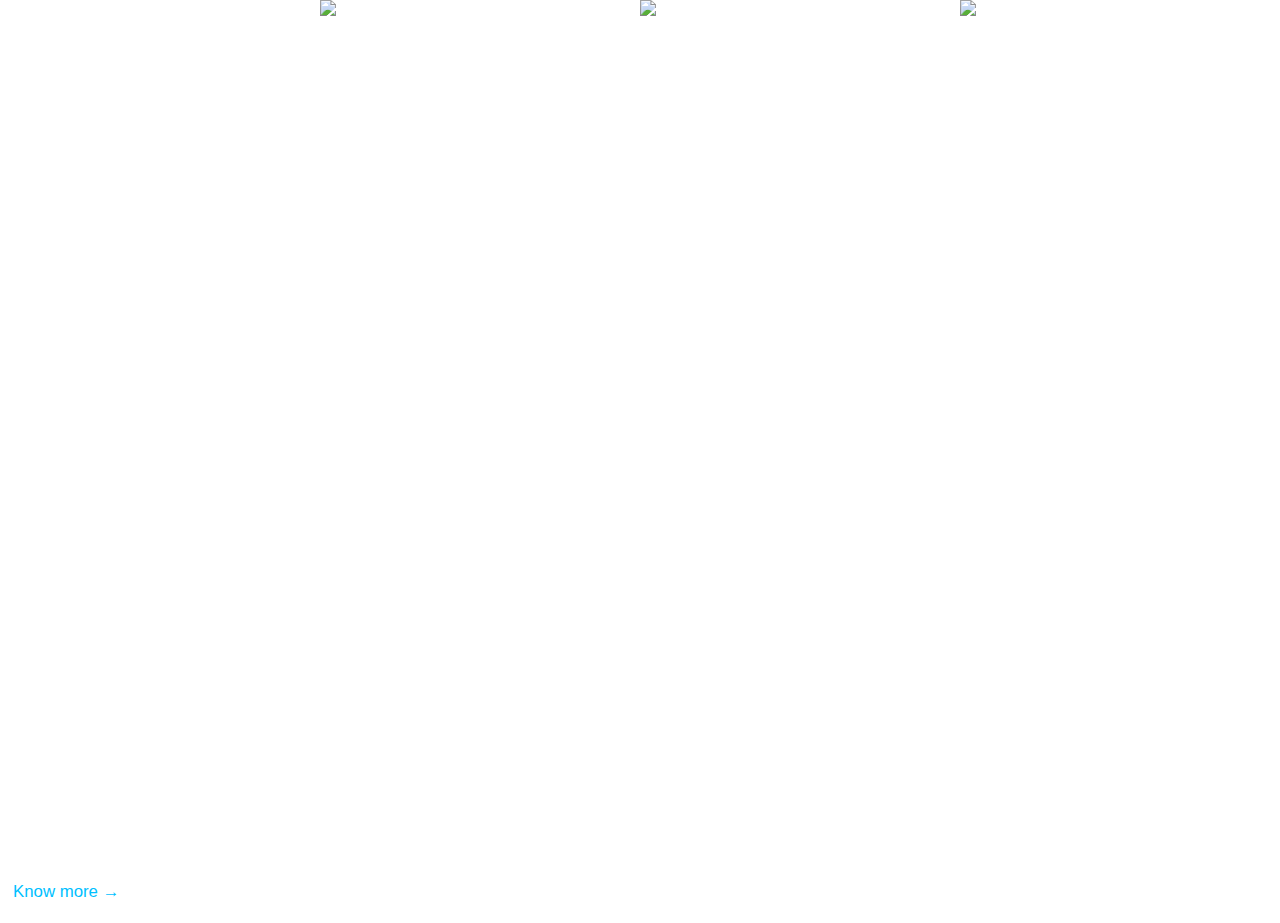
==== index.html @ c1a57802 "Dev env set up" ====
<!DOCTYPE html>
<html lang="en">
<head>
    <meta charset="UTF-8">
    <meta name="viewport" content="width=device-width, initial-scale=1.0">
    <title>Animal Cards</title>

    <link rel="stylesheet" href="styles/styles.css">
</head>
<body>
    <div class="container">
        <div class="card">
            <img src="https://via.placeholder.com/400x800" alt="Fennec Fox">
            <div>
                <h2>Fennec Fox</h2>
                <p class="location">India</p>
                <a href="#" class="more-info">Know more →</a>
            </div>
        </div>
        <div class="card">
            <img src="https://via.placeholder.com/400x800" alt="Humpback Whale">
            <div>
                <h2>Humpback Whale</h2>
                <p class="location">South Africa</p>
                <a href="#" class="more-info">Know more →</a>
            </div>
        </div>
        <div class="card">
            <img src="https://via.placeholder.com/400x800" alt="Common Brown Baboon">
            <div>
                <h2>Common Brown Baboon</h2>
                <p class="location">South Africa</p>
                <a href="#" class="more-info">Know more <span class="f-13">→</span></a>

            </div>
        </div>
        <div class="card">
            <img src="https://via.placeholder.com/400x800" alt="Spotted Deer">
            <div>
                <h2>Spotted Deer</h2>
                <p class="location">Amazon</p>
                <a href="#" class="more-info">Know more →</a>

            </div>
        </div>
    </div>
</body>
</html>
---- styles/styles.css ----
body {
    margin: 0;
    font-family: Arial, sans-serif;
}
.container {
    display: flex;
    justify-content: space-between;
    height: 100vh;
}
.card {
    position: relative;
    flex: 1;
    overflow: hidden;
    display: flex;
    flex-direction: column;
    justify-content: flex-end;
    color: white;
    padding: 20px;
    box-sizing: border-box;
    transition: transform 0.3s;
}
.card img {
    position: absolute;
    top: 0;
    left: 0;
    width: 100%;
    height: 100%;
    object-fit: cover;
    z-index: -1;
    transition: transform 0.3s;
}
.card h2, .card p {
    margin: 0;
    transition: transform 0.3s;
}
.card .location {
    font-size: 1.2em;
}
.card .more-info {
    margin-top: 10px;
    color: #00bfff;
    text-decoration: none;
    opacity: 0;
    transition: opacity 0.3s;
}
.card:hover {
    transform: scale(1.05);
}
.card:hover img {
    transform: scale(1.1);
}
.card:hover .more-info {
    opacity: 1;
}
.card:hover h2, .card:hover p.location {
    transform: translateY(-20px);
}

.f-1 {
    font-size: 1em;
}
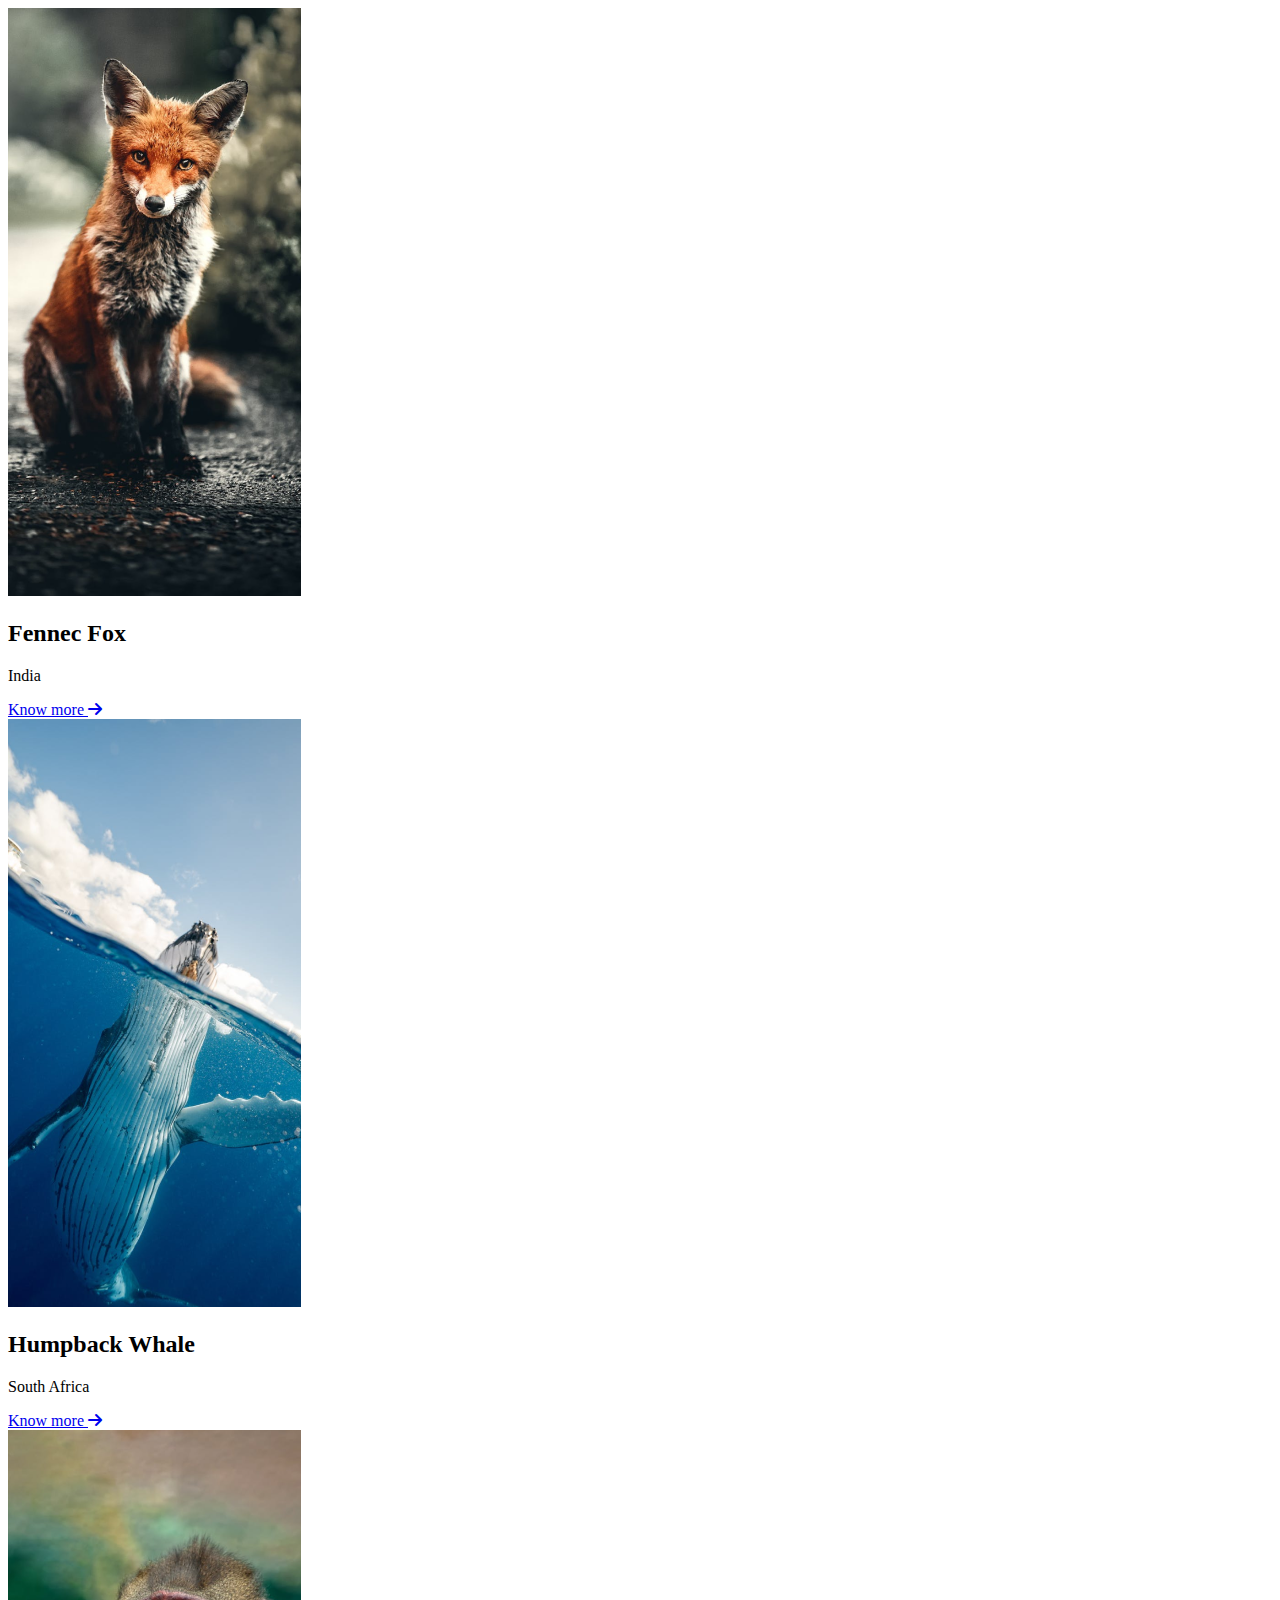
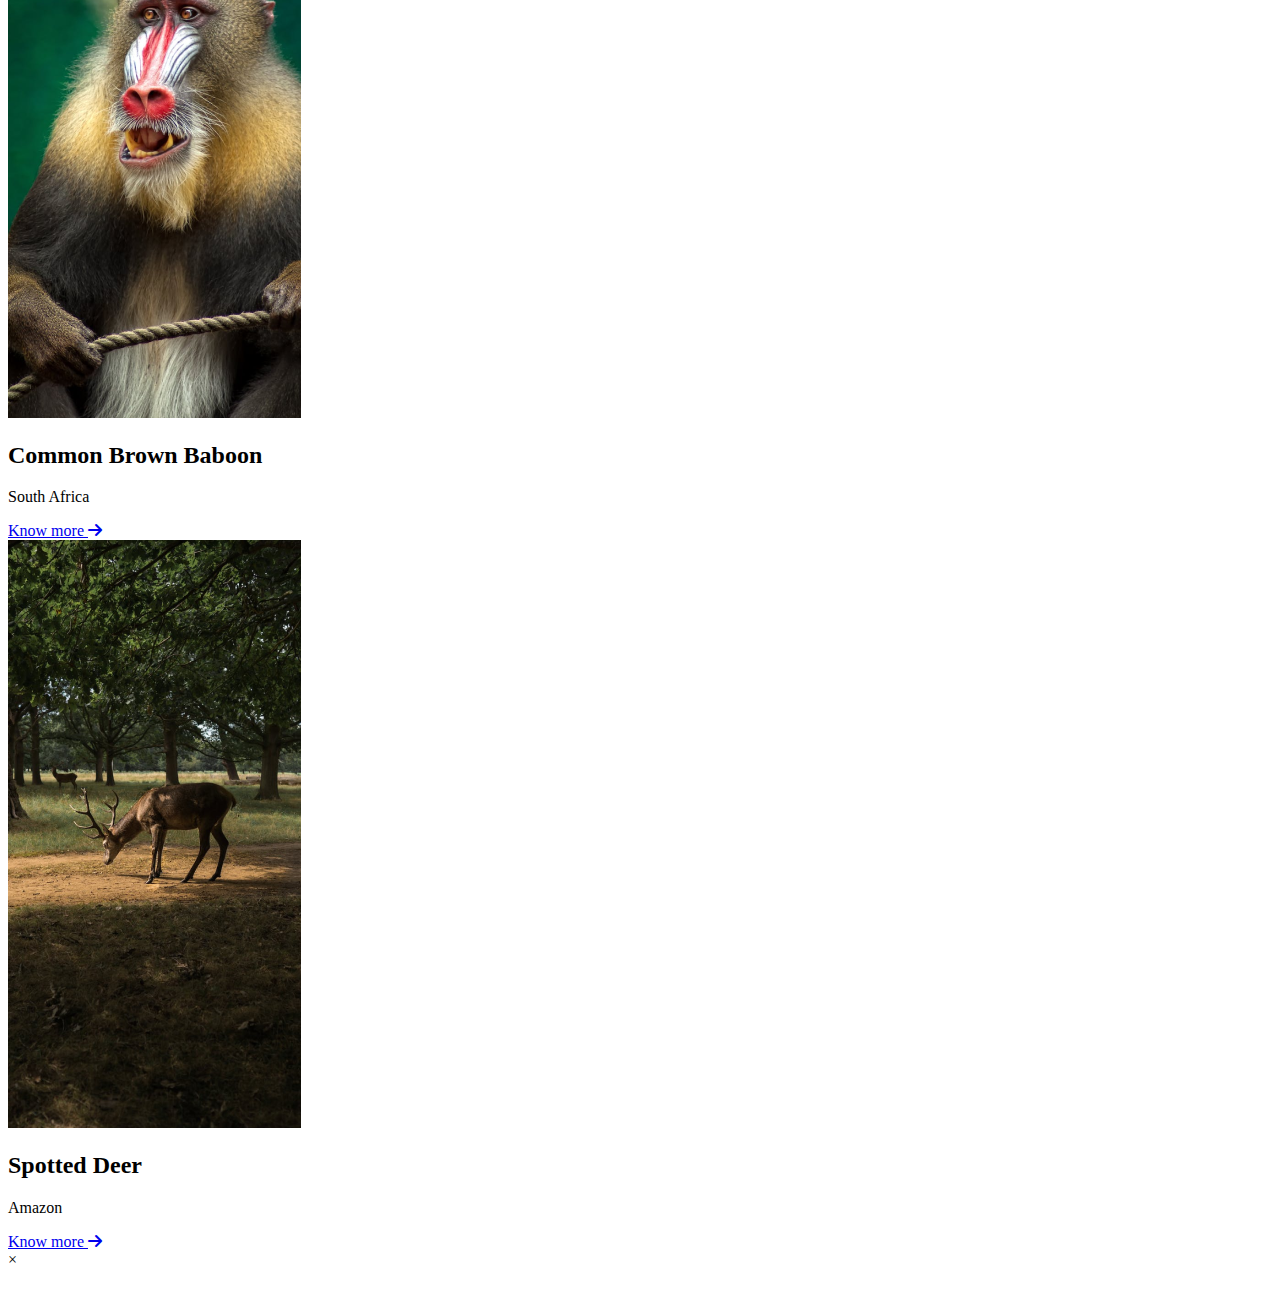
==== commit 8d37af71: "images and js set up" ====
--- a/index.html
+++ b/index.html
@@ -3,46 +3,68 @@
 <head>
     <meta charset="UTF-8">
     <meta name="viewport" content="width=device-width, initial-scale=1.0">
-    <title>Animal Cards</title>
+    <title>Gallery</title>
 
-    <link rel="stylesheet" href="styles/styles.css">
+    <!-- Stylesheets -->
+    <link rel="stylesheet" href="css/styles.css">
+    <link rel="stylesheet" href="https://cdnjs.cloudflare.com/ajax/libs/font-awesome/6.5.2/css/all.min.css"/>
+    <link rel="preconnect" href="https://fonts.googleapis.com">
+    <link rel="preconnect" href="https://fonts.gstatic.com" crossorigin>
+    <link href="https://fonts.googleapis.com/css2?family=Pathway+Gothic+One&family=Poppins:ital,wght@0,100;0,200;0,300;0,400;0,500;0,600;0,700;0,800;0,900;1,100;1,200;1,300;1,400;1,500;1,600;1,700;1,800;1,900&display=swap" rel="stylesheet">
+    <link href="https://fonts.cdnfonts.com/css/d-din" rel="stylesheet">
 </head>
 <body>
     <div class="container">
-        <div class="card">
-            <img src="https://via.placeholder.com/400x800" alt="Fennec Fox">
-            <div>
+        <div class="card" data-img="images/fox.png" data-title="Fennec Fox" data-location="India" data-description="The Fennec Fox is a small nocturnal fox found in the Sahara of North Africa. Its most distinctive feature is its unusually large ears, which serve to dissipate heat.">
+            <img src="images/fox.png" alt="Fennec Fox">
+            <div class="card-content">
                 <h2>Fennec Fox</h2>
                 <p class="location">India</p>
-                <a href="#" class="more-info">Know more →</a>
+                <a href="#" class="more-info">Know more <i class="fa-solid fa-arrow-right font"></i></a>
             </div>
         </div>
-        <div class="card">
-            <img src="https://via.placeholder.com/400x800" alt="Humpback Whale">
+        <div class="card" data-img="images/whale.png" data-title="Humpback Whale" data-location="South Africa" data-description="The Humpback Whale is a species of baleen whale known for its spectacular breaching behavior and complex songs. They are found in oceans and seas around the world.">
             <div>
+                <img src="images/whale.png" alt="Humpback Whale">
+            </div>
+            <div class="card-content">
                 <h2>Humpback Whale</h2>
                 <p class="location">South Africa</p>
-                <a href="#" class="more-info">Know more →</a>
+                <a href="#" class="more-info">Know more <i class="fa-solid fa-arrow-right font"></i></a>
             </div>
         </div>
-        <div class="card">
-            <img src="https://via.placeholder.com/400x800" alt="Common Brown Baboon">
-            <div>
+        <div class="card" data-img="images/baboon.png" data-title="Common Brown Baboon" data-location="South Africa" data-description="The Common Brown Baboon is one of the largest monkeys and has a distinctive long, dog-like snout. They are found in a variety of habitats, including savannas and tropical rainforests.">
+            <img src="images/baboon.png" alt="Common Brown Baboon">
+            <div class="card-content">
                 <h2>Common Brown Baboon</h2>
                 <p class="location">South Africa</p>
-                <a href="#" class="more-info">Know more <span class="f-13">→</span></a>
-
+                <a href="#" class="more-info">Know more <i class="fa-solid fa-arrow-right font"></i></a>
             </div>
         </div>
-        <div class="card">
-            <img src="https://via.placeholder.com/400x800" alt="Spotted Deer">
-            <div>
+        <div class="card" data-img="images/deer.png" data-title="Spotted Deer" data-location="Amazon" data-description="The Spotted Deer, also known as Chital, is a species of deer that is native to the Indian subcontinent. They have a distinctive white-spotted coat and are often found in large herds in forested areas.">
+            <img src="images/deer.png" alt="Spotted Deer">
+            <div class="card-content">
                 <h2>Spotted Deer</h2>
                 <p class="location">Amazon</p>
-                <a href="#" class="more-info">Know more →</a>
-
+                <a href="#" class="more-info">Know more <i class="fa-solid fa-arrow-right font"></i></a>
             </div>
         </div>
     </div>
+
+    <!-- info -->
+    <div id="details" class="modal">
+        <div class="modal-content">
+            <span class="close">&times;</span>
+            <img id="modal-img" src="" alt="">
+            <div class="text-content">
+                <h2 id="modal-title"></h2>
+                <p id="modal-location"></p>
+                <p id="modal-description"></p>
+            </div>
+        </div>
+    </div>    
+
+    <!-- Scripts -->
+    <script src="js/scripts.js"></script>
 </body>
 </html>
